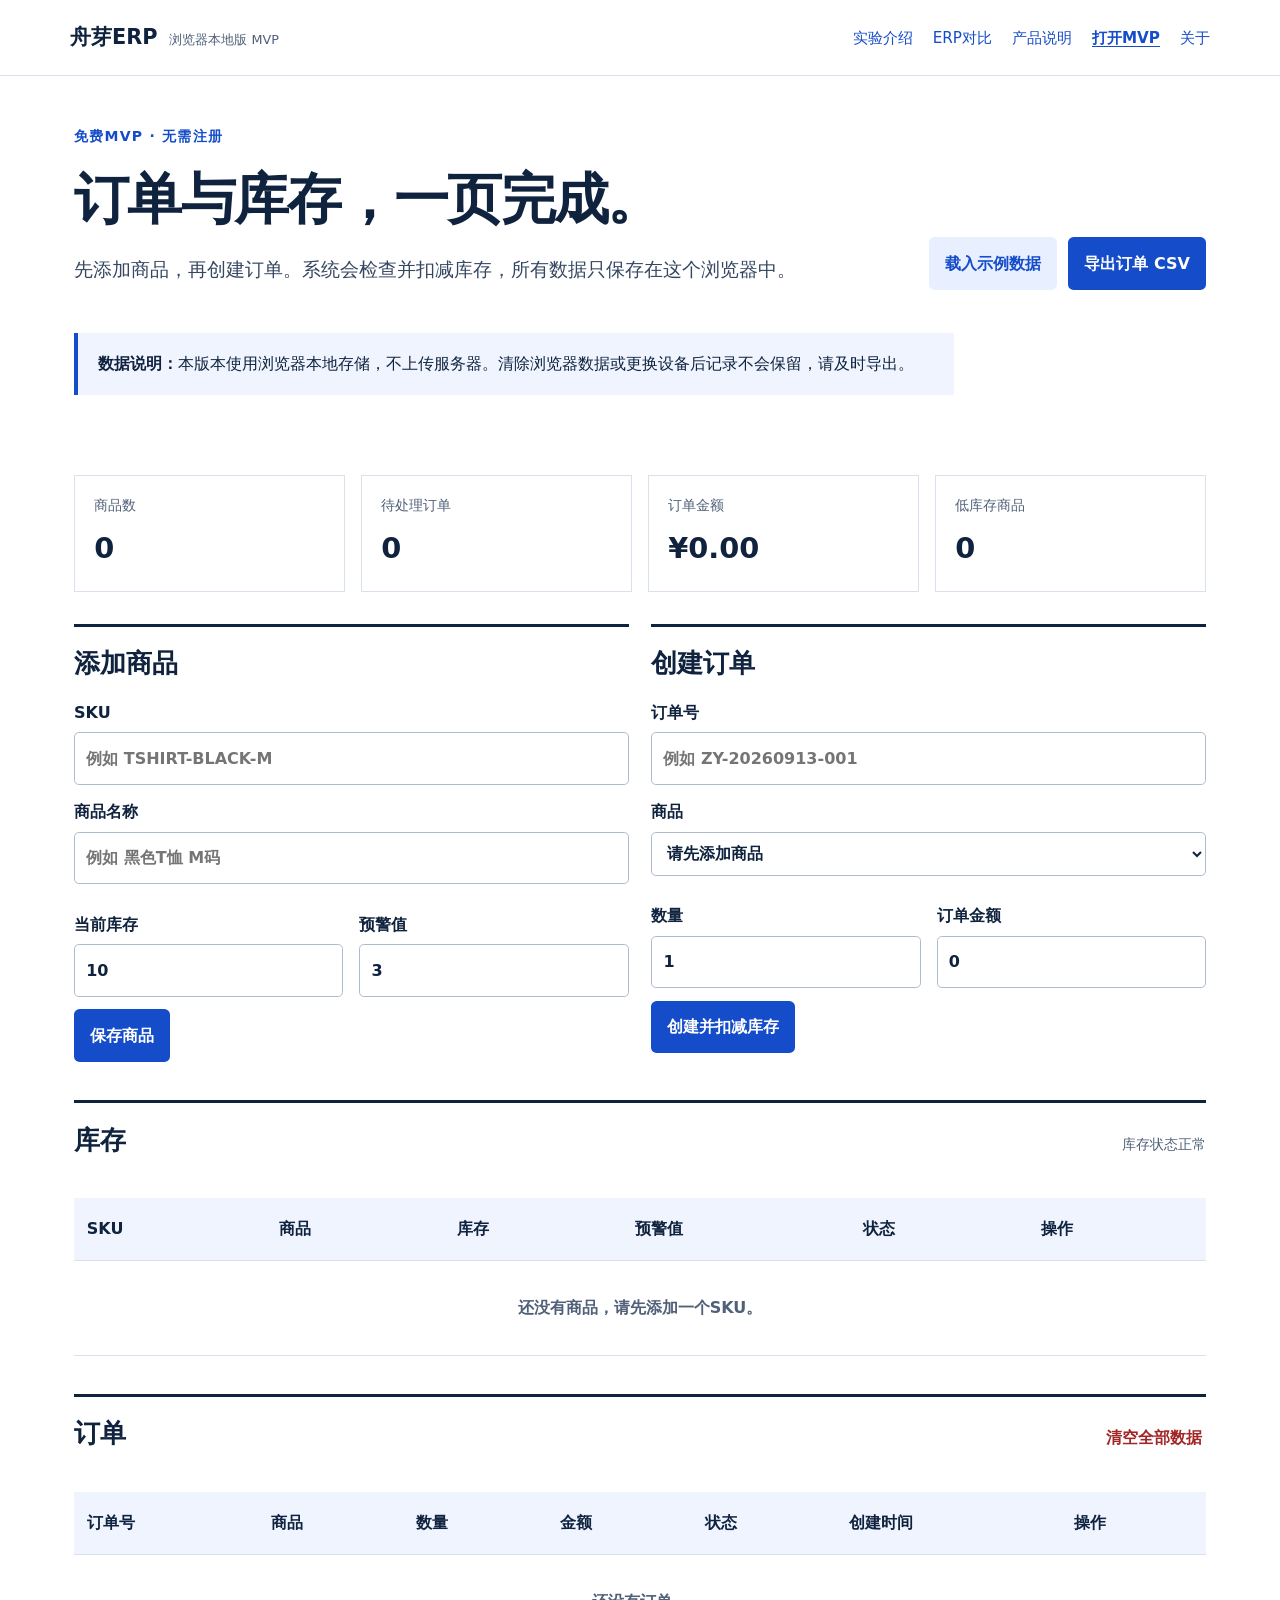
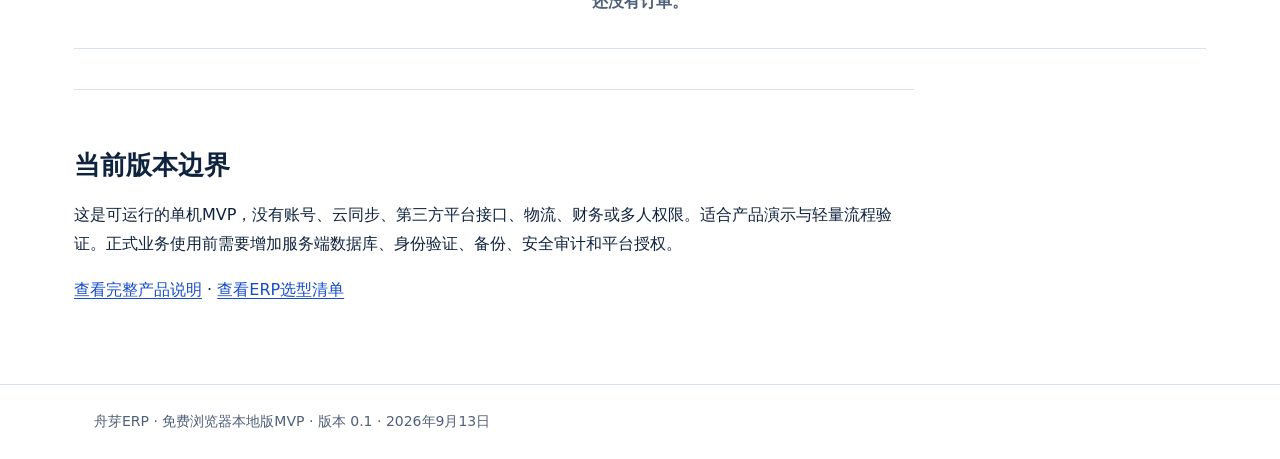
==== app/index.html @ 2c8121b2 "Launch Zhouya ERP site on GitHub Pages" ====
<!doctype html>
<html lang="zh-CN"><head><meta charset="utf-8"><meta name="viewport" content="width=device-width,initial-scale=1"><title>舟芽ERP免费试用｜浏览器本地订单与库存管理</title><meta name="description" content="免费试用舟芽ERP浏览器本地版MVP：管理商品库存、创建订单、自动扣减库存、处理发货并导出CSV。数据仅保存在当前浏览器。"><link rel="stylesheet" href="../style.css"><link rel="stylesheet" href="../app/app.css"><link rel="canonical" href="https://bruteczh.github.io/zhouya-erp/app/"></head>
<body><a class="skip" href="#main">跳到正文</a><header class="topbar"><a class="brand" href="../">舟芽ERP<small>浏览器本地版 MVP</small></a><nav aria-label="主导航"><a href="../">实验介绍</a><a href="../guide/">ERP对比</a><a href="../product/">产品说明</a><a aria-current="page" href="../app/">打开MVP</a><a href="../about/">关于</a></nav></header>
<main id="main" class="erp-shell"><section class="app-head"><div><p class="eyebrow">免费MVP · 无需注册</p><h1>订单与库存，一页完成。</h1><p class="lead">先添加商品，再创建订单。系统会检查并扣减库存，所有数据只保存在这个浏览器中。</p></div><div class="app-actions"><button id="demoButton" class="secondary" type="button">载入示例数据</button><button id="exportButton" type="button">导出订单 CSV</button></div></section>
<aside class="notice"><p><strong>数据说明：</strong>本版本使用浏览器本地存储，不上传服务器。清除浏览器数据或更换设备后记录不会保留，请及时导出。</p></aside><p id="message" class="app-message" role="status" aria-live="polite"></p>
<section class="metrics" aria-label="经营概览"><article><span>商品数</span><strong id="skuMetric">0</strong></article><article><span>待处理订单</span><strong id="pendingMetric">0</strong></article><article><span>订单金额</span><strong id="revenueMetric">¥0.00</strong></article><article><span>低库存商品</span><strong id="lowMetric">0</strong></article></section>
<div class="workspace"><section class="work-card"><h2>添加商品</h2><form id="productForm"><label>SKU<input id="sku" required maxlength="30" placeholder="例如 TSHIRT-BLACK-M"></label><label>商品名称<input id="productName" required maxlength="60" placeholder="例如 黑色T恤 M码"></label><div class="form-row"><label>当前库存<input id="stock" required type="number" min="0" step="1" value="10"></label><label>预警值<input id="alertStock" required type="number" min="0" step="1" value="3"></label></div><button type="submit">保存商品</button></form></section>
<section class="work-card"><h2>创建订单</h2><form id="orderForm"><label>订单号<input id="orderNo" required maxlength="40" placeholder="例如 ZY-20260913-001"></label><label>商品<select id="orderSku" required><option value="">请先添加商品</option></select></label><div class="form-row"><label>数量<input id="quantity" required type="number" min="1" step="1" value="1"></label><label>订单金额<input id="amount" required type="number" min="0" step="0.01" value="0"></label></div><button type="submit">创建并扣减库存</button></form></section></div>
<section class="data-section"><div class="section-title"><h2>库存</h2><span id="stockHint" class="meta"></span></div><div class="table-wrap"><table><thead><tr><th>SKU</th><th>商品</th><th>库存</th><th>预警值</th><th>状态</th><th>操作</th></tr></thead><tbody id="productRows"></tbody></table></div></section>
<section class="data-section"><div class="section-title"><h2>订单</h2><button id="clearButton" class="danger-link" type="button">清空全部数据</button></div><div class="table-wrap"><table><thead><tr><th>订单号</th><th>商品</th><th>数量</th><th>金额</th><th>状态</th><th>创建时间</th><th>操作</th></tr></thead><tbody id="orderRows"></tbody></table></div></section>
<section class="article divider"><h2>当前版本边界</h2><p>这是可运行的单机MVP，没有账号、云同步、第三方平台接口、物流、财务或多人权限。适合产品演示与轻量流程验证。正式业务使用前需要增加服务端数据库、身份验证、备份、安全审计和平台授权。</p><p><a href="../product/">查看完整产品说明</a> · <a href="../guide/">查看ERP选型清单</a></p></section></main><footer>舟芽ERP · 免费浏览器本地版MVP · 版本 0.1 · 2026年9月13日</footer><script src="../app/app.js" defer></script></body></html>
---- style.css ----
:root{color-scheme:light;--ink:#10233e;--muted:#506079;--blue:#154cc9;--line:#d9e1ec;--paper:#fff;--tint:#eff4ff;font-family:system-ui,-apple-system,"Segoe UI","Microsoft YaHei",sans-serif;font-size:16px}*{box-sizing:border-box}body{margin:0;background:var(--paper);color:var(--ink);line-height:1.85}a{color:var(--blue);text-underline-offset:.2em}a:hover{text-decoration-thickness:2px}a:focus-visible,summary:focus-visible{outline:3px solid #f3a400;outline-offset:5px}.skip{position:absolute;top:-100px;left:1rem;background:white;padding:.5rem}.skip:focus{top:1rem}.topbar{border-bottom:1px solid var(--line);padding:1.15rem max(1.5rem,calc((100vw - 1140px)/2));display:flex;gap:1.5rem;align-items:center;justify-content:space-between}.brand{font-size:1.3rem;font-weight:800;color:var(--ink);text-decoration:none}.brand small{font-size:.8rem;display:inline-block;margin-left:.75rem;color:var(--muted);font-weight:500}nav{display:flex;flex-wrap:wrap;gap:1.25rem}nav a{font-size:.95rem;text-decoration:none}nav a[aria-current=page]{font-weight:700;text-decoration:underline}main{max-width:1140px;margin:auto;padding:3rem 1.5rem 4rem}.eyebrow{font-size:.875rem;letter-spacing:.09em;color:var(--blue);font-weight:700;margin:0 0 .9rem}h1{font-size:clamp(2rem,4.3vw,3.6rem);line-height:1.25;letter-spacing:-.03em;max-width:950px;margin:.3rem 0 1.5rem}h2{font-size:1.6rem;line-height:1.4;margin:2.6rem 0 1rem}h3{font-size:1.15rem;line-height:1.5}.lead{font-size:1.18rem;max-width:790px;color:#354761}.notice{border-left:4px solid var(--blue);background:var(--tint);padding:1rem 1.25rem;margin:1.7rem 0;max-width:880px}.notice p{margin:0}.grid{display:grid;grid-template-columns:1fr 1fr;gap:1.4rem;margin-top:2rem}.panel{border-top:3px solid var(--ink);padding:1rem 0 1.5rem}.number{font-size:.875rem;color:var(--blue);font-weight:700}.panel h2{margin:.5rem 0}.read{font-weight:700}.article{max-width:840px}.meta{font-size:.875rem;color:var(--muted)}.toc{border-block:1px solid var(--line);padding:1rem 0;margin:2rem 0}.toc ul{margin:.4rem 0;display:flex;gap:.5rem 1.75rem;flex-wrap:wrap;padding-left:1.2rem}.table-wrap{overflow-x:auto;max-width:100%;margin:1.5rem 0}table{border-collapse:collapse;width:100%;font-size:1rem}th,td{text-align:left;vertical-align:top;border-bottom:1px solid var(--line);padding:1rem .8rem}th{background:var(--tint);font-weight:700}td:first-child{font-weight:600}ul,ol{padding-left:1.4rem}li{margin:.5rem 0}.formula{background:#10233e;color:white;padding:1.25rem 1.5rem;line-height:2}.formula p{margin:.3rem 0}.divider{border-top:1px solid var(--line);margin-top:2.5rem;padding-top:1rem}footer{border-top:1px solid var(--line);padding:1.5rem max(1.5rem,calc((100vw - 1092px)/2));font-size:.875rem;color:var(--muted)}details{border-bottom:1px solid var(--line);padding:1rem 0}summary{cursor:pointer;font-weight:650}.status{display:inline-block;padding:.25rem .65rem;background:var(--tint);font-size:.875rem;color:var(--blue)}.metric{font-size:3rem;font-weight:750;line-height:1.2;margin:.5rem 0}.caption{font-size:.9rem;color:var(--muted)}@media(max-width:700px){.topbar{align-items:flex-start;flex-direction:column;gap:.7rem}.brand small{margin-left:.5rem}main{padding-top:2rem}.grid{grid-template-columns:1fr;gap:.25rem}h1{font-size:2.2rem}th,td{padding:.7rem .55rem}nav{gap:1rem}.lead{font-size:1.08rem}}@media(prefers-reduced-motion:reduce){*{scroll-behavior:auto}}
---- app/app.css ----
.erp-shell{max-width:1180px}.app-head{display:flex;justify-content:space-between;align-items:flex-end;gap:2rem}.app-head h1{margin-bottom:.5rem}.app-actions{display:flex;gap:.7rem;flex-wrap:wrap;padding-bottom:1rem}button{appearance:none;border:0;border-radius:.35rem;background:var(--blue);color:white;font:inherit;font-weight:700;padding:.72rem 1rem;cursor:pointer}button:hover{filter:brightness(.9)}button:focus-visible,input:focus-visible,select:focus-visible{outline:3px solid #f3a400;outline-offset:3px}.secondary{background:#e8efff;color:var(--blue)}.danger-link{background:transparent;color:#a12626;padding:.25rem}.app-message{min-height:1.8rem;color:var(--blue);font-weight:650}.metrics{display:grid;grid-template-columns:repeat(4,1fr);gap:1rem;margin:1.5rem 0 2rem}.metrics article{border:1px solid var(--line);padding:1rem 1.2rem}.metrics span{display:block;color:var(--muted);font-size:.9rem}.metrics strong{display:block;font-size:1.8rem;margin-top:.2rem}.workspace{display:grid;grid-template-columns:1fr 1fr;gap:1.4rem}.work-card,.data-section{border-top:3px solid var(--ink);padding-top:.7rem}.work-card h2,.data-section h2{margin:.5rem 0 1rem}.work-card label{display:block;font-weight:650;margin:.8rem 0}.work-card input,.work-card select{display:block;width:100%;margin-top:.3rem;border:1px solid #aebbcf;border-radius:.3rem;padding:.65rem .7rem;background:white;color:var(--ink);font:inherit}.form-row{display:grid;grid-template-columns:1fr 1fr;gap:1rem}.data-section{margin-top:2.4rem}.section-title{display:flex;align-items:center;justify-content:space-between;gap:1rem}.pill{display:inline-block;border-radius:999px;padding:.14rem .52rem;font-size:.82rem;font-weight:700;background:#edf2fa}.pill.low{background:#fff0e5;color:#9b3c00}.pill.done{background:#e7f7ed;color:#176232}.empty{text-align:center;color:var(--muted);padding:2rem}.inline-action{font-size:.85rem;padding:.4rem .6rem}@media(max-width:800px){.app-head{align-items:flex-start;flex-direction:column}.metrics{grid-template-columns:1fr 1fr}.workspace{grid-template-columns:1fr}}@media(max-width:480px){.metrics,.form-row{grid-template-columns:1fr}.app-actions button{width:100%}}
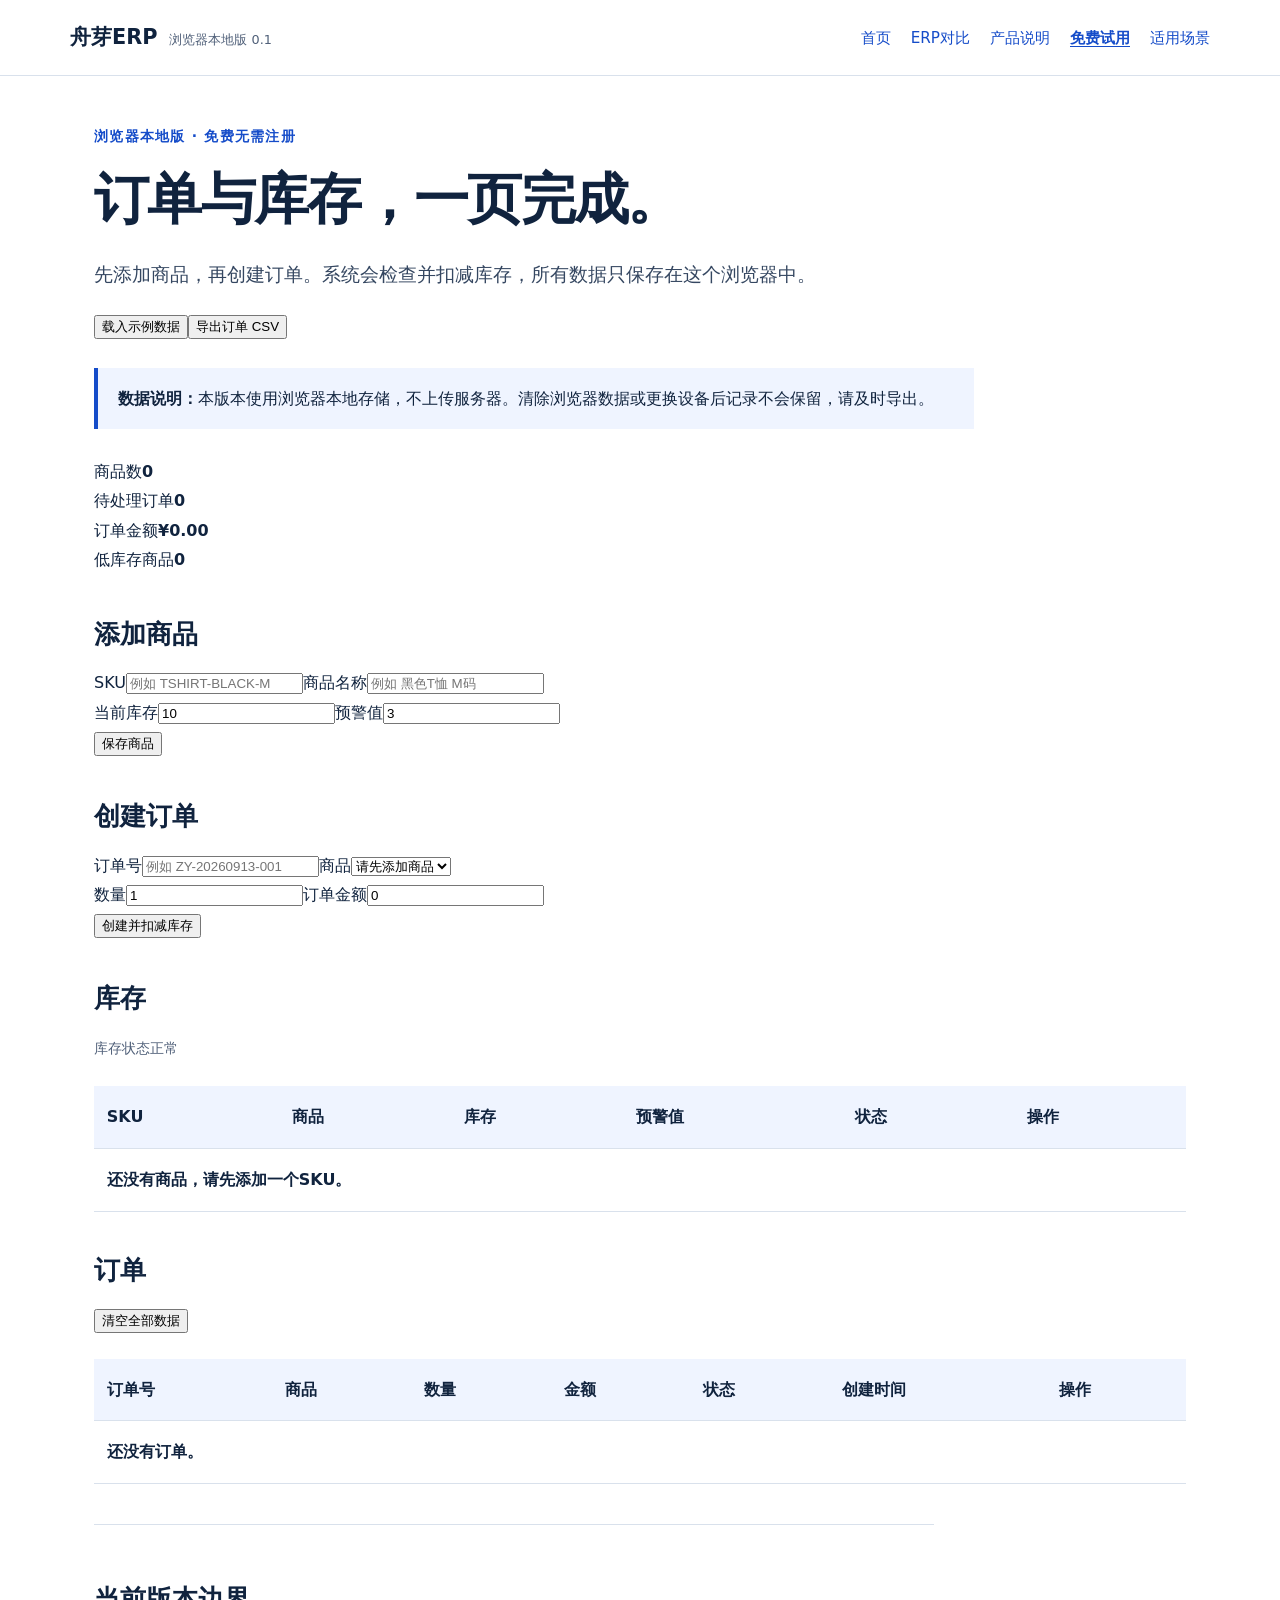
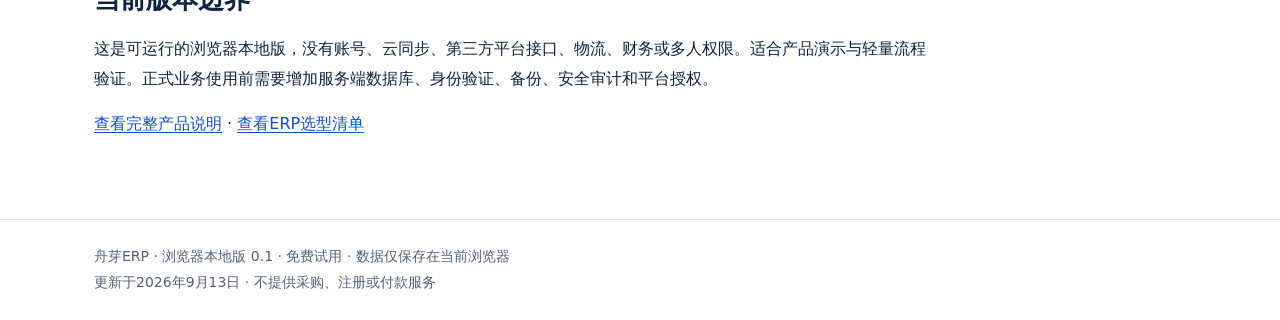
==== commit ac083bf2: "Rebuild site with real-product positioning; remove internal research pages" ====
--- a/app/index.html
+++ b/app/index.html
@@ -1,11 +1,11 @@
 <!doctype html>
-<html lang="zh-CN"><head><meta charset="utf-8"><meta name="viewport" content="width=device-width,initial-scale=1"><title>舟芽ERP免费试用｜浏览器本地订单与库存管理</title><meta name="description" content="免费试用舟芽ERP浏览器本地版MVP：管理商品库存、创建订单、自动扣减库存、处理发货并导出CSV。数据仅保存在当前浏览器。"><link rel="stylesheet" href="../style.css"><link rel="stylesheet" href="../app/app.css"><link rel="canonical" href="https://bruteczh.github.io/zhouya-erp/app/"></head>
-<body><a class="skip" href="#main">跳到正文</a><header class="topbar"><a class="brand" href="../">舟芽ERP<small>浏览器本地版 MVP</small></a><nav aria-label="主导航"><a href="../">实验介绍</a><a href="../guide/">ERP对比</a><a href="../product/">产品说明</a><a aria-current="page" href="../app/">打开MVP</a><a href="../about/">关于</a></nav></header>
-<main id="main" class="erp-shell"><section class="app-head"><div><p class="eyebrow">免费MVP · 无需注册</p><h1>订单与库存，一页完成。</h1><p class="lead">先添加商品，再创建订单。系统会检查并扣减库存，所有数据只保存在这个浏览器中。</p></div><div class="app-actions"><button id="demoButton" class="secondary" type="button">载入示例数据</button><button id="exportButton" type="button">导出订单 CSV</button></div></section>
+<html lang="zh-CN"><head><meta charset="utf-8"><meta name="viewport" content="width=device-width,initial-scale=1"><title>舟芽ERP免费试用｜浏览器本地订单与库存管理</title><meta name="description" content="免费试用舟芽ERP浏览器本地版：管理商品库存、创建订单、自动扣减库存、处理发货并导出CSV。数据仅保存在当前浏览器，无需注册。"><link rel="stylesheet" href="../style.css"><link rel="canonical" href="https://bruteczh.github.io/zhouya-erp/app/"></head>
+<body><a class="skip" href="#main">跳到正文</a><header class="topbar"><a class="brand" href="../">舟芽ERP<small>浏览器本地版 0.1</small></a><nav aria-label="主导航"><a href="../">首页</a><a href="../guide/">ERP对比</a><a href="../product/">产品说明</a><a aria-current="page" href="./">免费试用</a><a href="../scenarios/">适用场景</a></nav></header>
+<main id="main" class="erp-shell"><section class="app-head"><div><p class="eyebrow">浏览器本地版 · 免费无需注册</p><h1>订单与库存，一页完成。</h1><p class="lead">先添加商品，再创建订单。系统会检查并扣减库存，所有数据只保存在这个浏览器中。</p></div><div class="app-actions"><button id="demoButton" class="secondary" type="button">载入示例数据</button><button id="exportButton" type="button">导出订单 CSV</button></div></section>
 <aside class="notice"><p><strong>数据说明：</strong>本版本使用浏览器本地存储，不上传服务器。清除浏览器数据或更换设备后记录不会保留，请及时导出。</p></aside><p id="message" class="app-message" role="status" aria-live="polite"></p>
 <section class="metrics" aria-label="经营概览"><article><span>商品数</span><strong id="skuMetric">0</strong></article><article><span>待处理订单</span><strong id="pendingMetric">0</strong></article><article><span>订单金额</span><strong id="revenueMetric">¥0.00</strong></article><article><span>低库存商品</span><strong id="lowMetric">0</strong></article></section>
 <div class="workspace"><section class="work-card"><h2>添加商品</h2><form id="productForm"><label>SKU<input id="sku" required maxlength="30" placeholder="例如 TSHIRT-BLACK-M"></label><label>商品名称<input id="productName" required maxlength="60" placeholder="例如 黑色T恤 M码"></label><div class="form-row"><label>当前库存<input id="stock" required type="number" min="0" step="1" value="10"></label><label>预警值<input id="alertStock" required type="number" min="0" step="1" value="3"></label></div><button type="submit">保存商品</button></form></section>
 <section class="work-card"><h2>创建订单</h2><form id="orderForm"><label>订单号<input id="orderNo" required maxlength="40" placeholder="例如 ZY-20260913-001"></label><label>商品<select id="orderSku" required><option value="">请先添加商品</option></select></label><div class="form-row"><label>数量<input id="quantity" required type="number" min="1" step="1" value="1"></label><label>订单金额<input id="amount" required type="number" min="0" step="0.01" value="0"></label></div><button type="submit">创建并扣减库存</button></form></section></div>
 <section class="data-section"><div class="section-title"><h2>库存</h2><span id="stockHint" class="meta"></span></div><div class="table-wrap"><table><thead><tr><th>SKU</th><th>商品</th><th>库存</th><th>预警值</th><th>状态</th><th>操作</th></tr></thead><tbody id="productRows"></tbody></table></div></section>
 <section class="data-section"><div class="section-title"><h2>订单</h2><button id="clearButton" class="danger-link" type="button">清空全部数据</button></div><div class="table-wrap"><table><thead><tr><th>订单号</th><th>商品</th><th>数量</th><th>金额</th><th>状态</th><th>创建时间</th><th>操作</th></tr></thead><tbody id="orderRows"></tbody></table></div></section>
-<section class="article divider"><h2>当前版本边界</h2><p>这是可运行的单机MVP，没有账号、云同步、第三方平台接口、物流、财务或多人权限。适合产品演示与轻量流程验证。正式业务使用前需要增加服务端数据库、身份验证、备份、安全审计和平台授权。</p><p><a href="../product/">查看完整产品说明</a> · <a href="../guide/">查看ERP选型清单</a></p></section></main><footer>舟芽ERP · 免费浏览器本地版MVP · 版本 0.1 · 2026年9月13日</footer><script src="../app/app.js" defer></script></body></html>
+<section class="article divider"><h2>当前版本边界</h2><p>这是可运行的浏览器本地版，没有账号、云同步、第三方平台接口、物流、财务或多人权限。适合产品演示与轻量流程验证。正式业务使用前需要增加服务端数据库、身份验证、备份、安全审计和平台授权。</p><p><a href="../product/">查看完整产品说明</a> · <a href="../guide/">查看ERP选型清单</a></p></section></main><footer>舟芽ERP · 浏览器本地版 0.1 · 免费试用 · 数据仅保存在当前浏览器<br>更新于2026年9月13日 · 不提供采购、注册或付款服务</footer><script src="../app/app.js" defer></script></body></html>
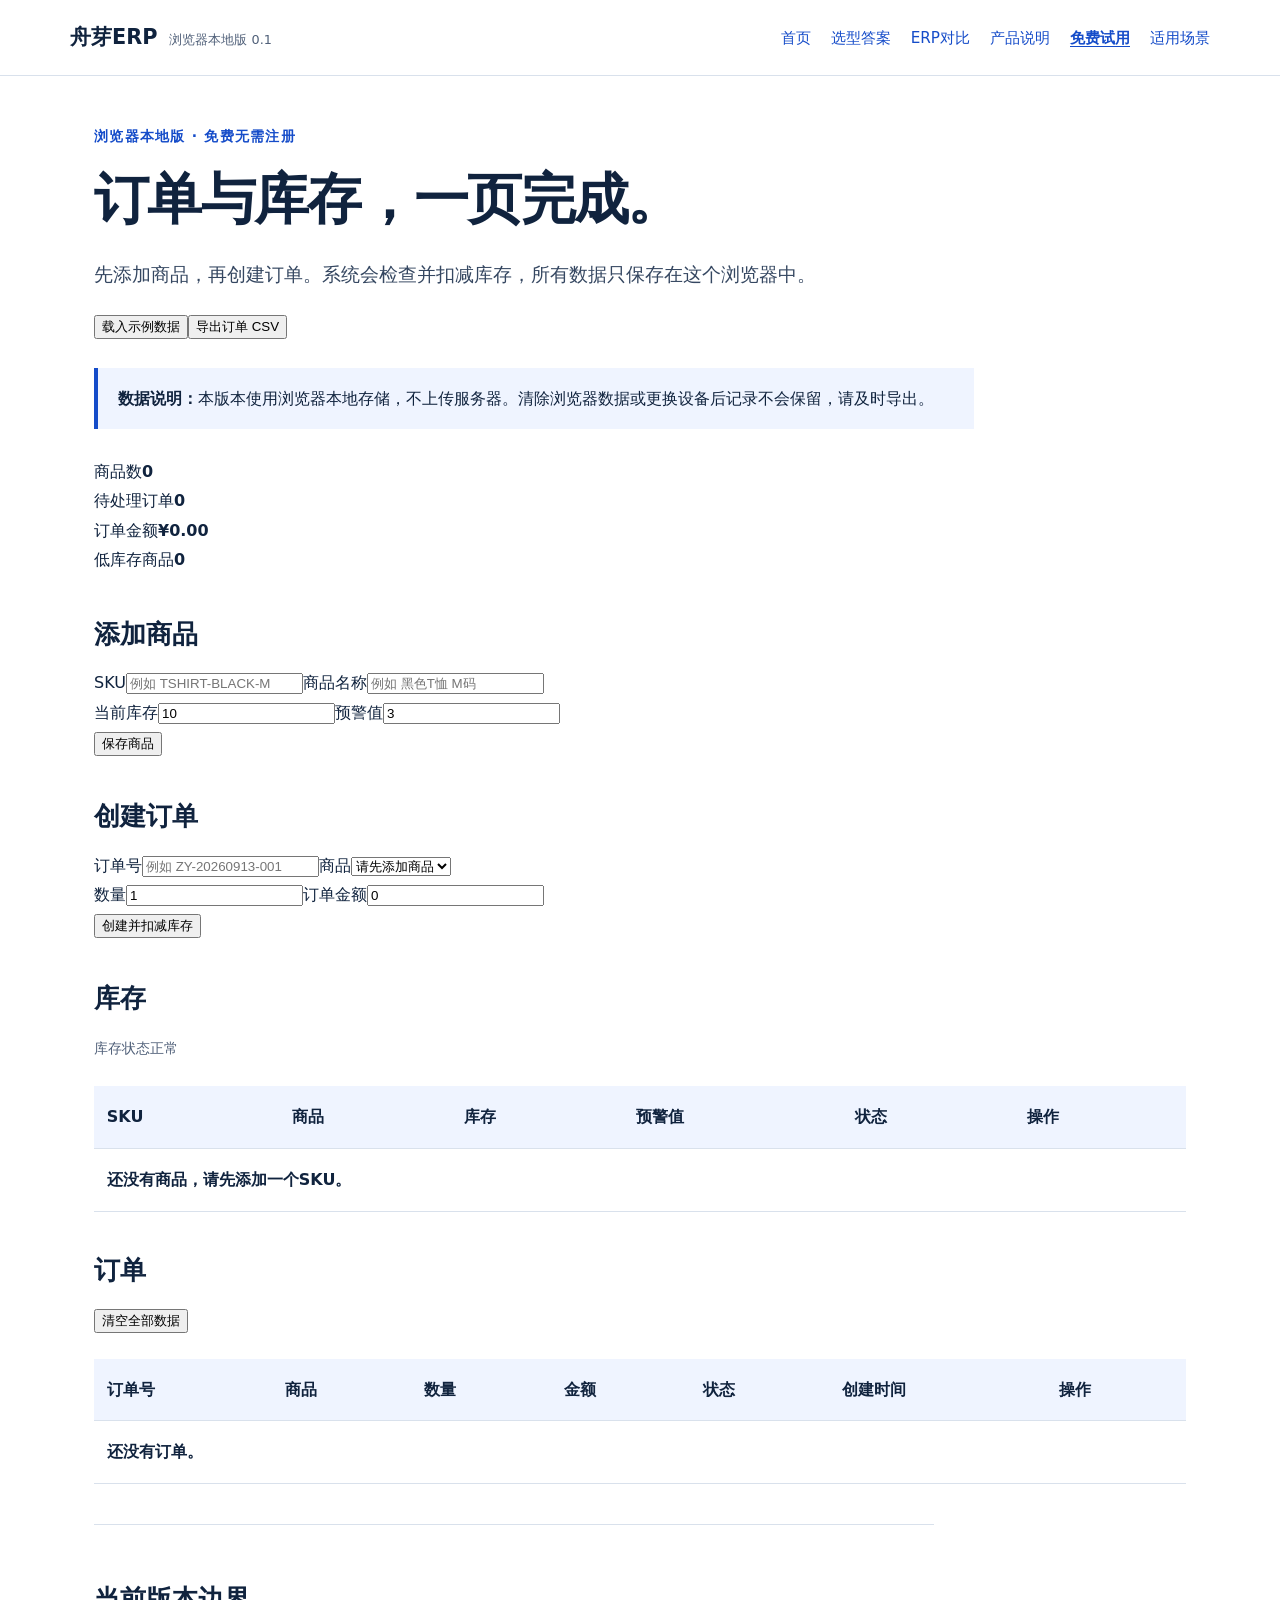
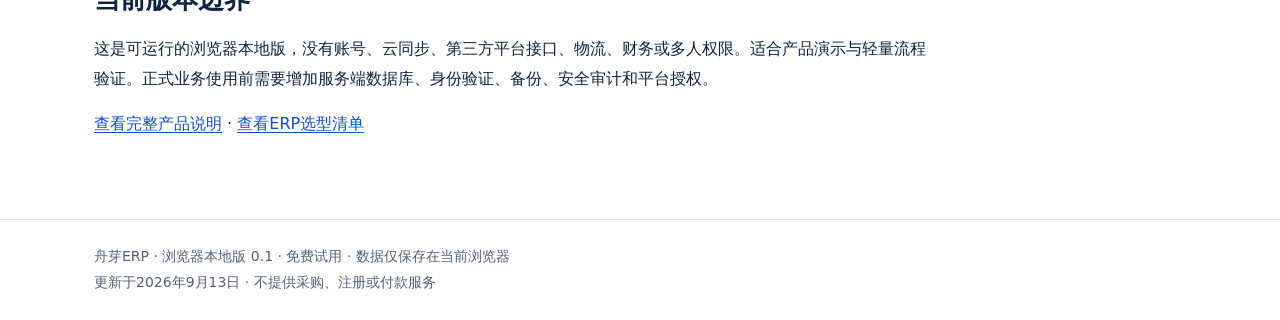
==== commit 9bcb50a0: "Rebuild site with real-product positioning; remove internal research pages" ====
--- a/app/index.html
+++ b/app/index.html
@@ -1,6 +1,6 @@
 <!doctype html>
 <html lang="zh-CN"><head><meta charset="utf-8"><meta name="viewport" content="width=device-width,initial-scale=1"><title>舟芽ERP免费试用｜浏览器本地订单与库存管理</title><meta name="description" content="免费试用舟芽ERP浏览器本地版：管理商品库存、创建订单、自动扣减库存、处理发货并导出CSV。数据仅保存在当前浏览器，无需注册。"><link rel="stylesheet" href="../style.css"><link rel="canonical" href="https://bruteczh.github.io/zhouya-erp/app/"></head>
-<body><a class="skip" href="#main">跳到正文</a><header class="topbar"><a class="brand" href="../">舟芽ERP<small>浏览器本地版 0.1</small></a><nav aria-label="主导航"><a href="../">首页</a><a href="../guide/">ERP对比</a><a href="../product/">产品说明</a><a aria-current="page" href="./">免费试用</a><a href="../scenarios/">适用场景</a></nav></header>
+<body><a class="skip" href="#main">跳到正文</a><header class="topbar"><a class="brand" href="../">舟芽ERP<small>浏览器本地版 0.1</small></a><nav aria-label="主导航"><a href="../">首页</a><a href="../daan/">选型答案</a><a href="../guide/">ERP对比</a><a href="../product/">产品说明</a><a aria-current="page" href="./">免费试用</a><a href="../scenarios/">适用场景</a></nav></header>
 <main id="main" class="erp-shell"><section class="app-head"><div><p class="eyebrow">浏览器本地版 · 免费无需注册</p><h1>订单与库存，一页完成。</h1><p class="lead">先添加商品，再创建订单。系统会检查并扣减库存，所有数据只保存在这个浏览器中。</p></div><div class="app-actions"><button id="demoButton" class="secondary" type="button">载入示例数据</button><button id="exportButton" type="button">导出订单 CSV</button></div></section>
 <aside class="notice"><p><strong>数据说明：</strong>本版本使用浏览器本地存储，不上传服务器。清除浏览器数据或更换设备后记录不会保留，请及时导出。</p></aside><p id="message" class="app-message" role="status" aria-live="polite"></p>
 <section class="metrics" aria-label="经营概览"><article><span>商品数</span><strong id="skuMetric">0</strong></article><article><span>待处理订单</span><strong id="pendingMetric">0</strong></article><article><span>订单金额</span><strong id="revenueMetric">¥0.00</strong></article><article><span>低库存商品</span><strong id="lowMetric">0</strong></article></section>
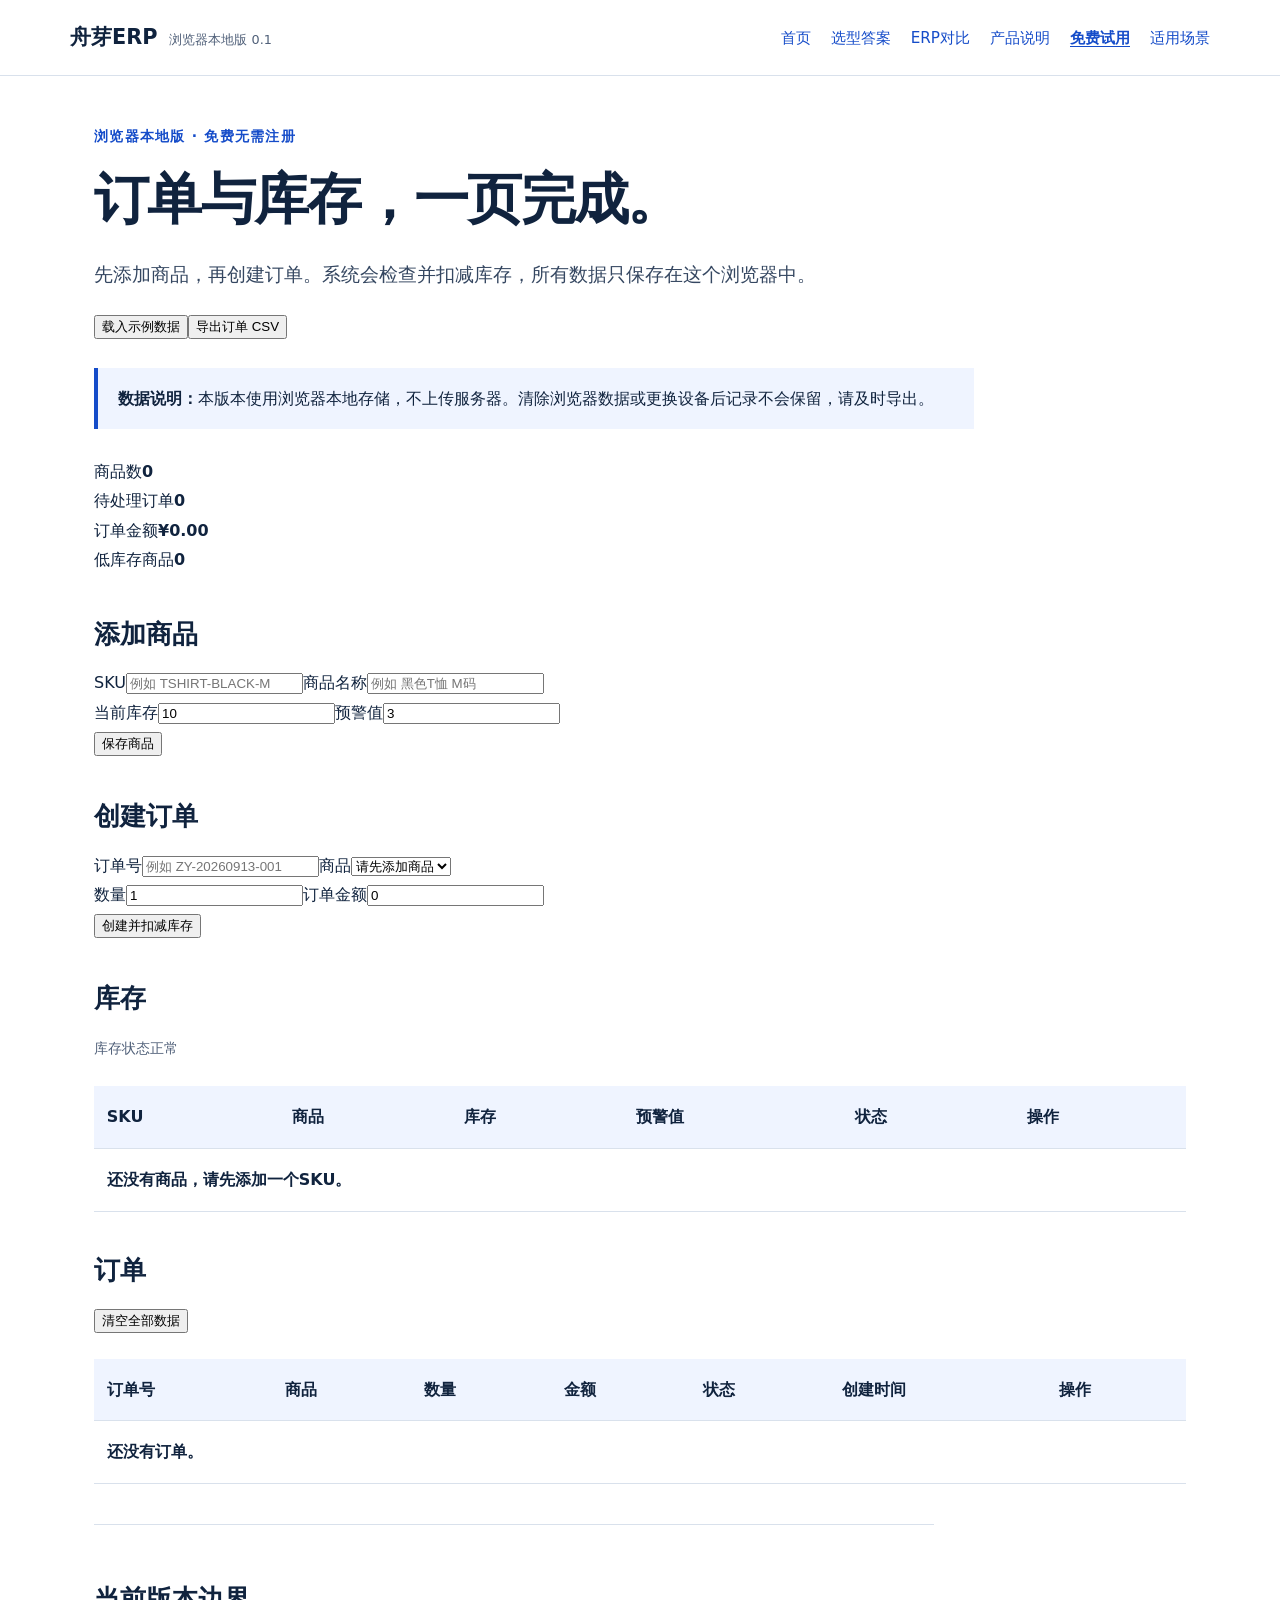
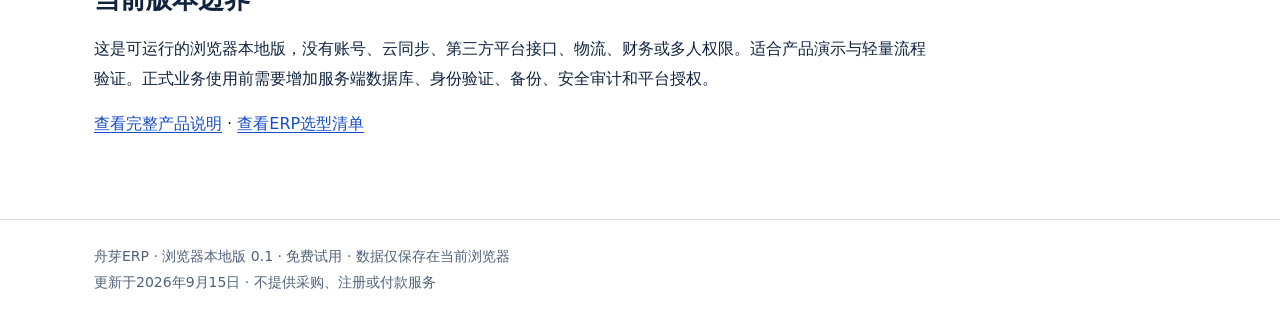
==== commit 420df527: "Rebuild daan page as three-question decision tree" ====
--- a/app/index.html
+++ b/app/index.html
@@ -1,5 +1,5 @@
 <!doctype html>
-<html lang="zh-CN"><head><meta charset="utf-8"><meta name="viewport" content="width=device-width,initial-scale=1"><title>舟芽ERP免费试用｜浏览器本地订单与库存管理</title><meta name="description" content="免费试用舟芽ERP浏览器本地版：管理商品库存、创建订单、自动扣减库存、处理发货并导出CSV。数据仅保存在当前浏览器，无需注册。"><link rel="stylesheet" href="../style.css"><link rel="canonical" href="https://bruteczh.github.io/zhouya-erp/app/"></head>
+<html lang="zh-CN"><head><meta charset="utf-8"><meta name="viewport" content="width=device-width,initial-scale=1"><title>舟芽ERP免费试用｜浏览器本地订单与库存管理</title><meta name="description" content="免费试用舟芽ERP浏览器本地版：管理商品库存、创建订单、自动扣减库存、处理发货并导出CSV。数据仅保存在当前浏览器，无需注册。"><link rel="stylesheet" href="../style.css"><link rel="canonical" href="https://bruteczh.github.io/app/"></head>
 <body><a class="skip" href="#main">跳到正文</a><header class="topbar"><a class="brand" href="../">舟芽ERP<small>浏览器本地版 0.1</small></a><nav aria-label="主导航"><a href="../">首页</a><a href="../daan/">选型答案</a><a href="../guide/">ERP对比</a><a href="../product/">产品说明</a><a aria-current="page" href="./">免费试用</a><a href="../scenarios/">适用场景</a></nav></header>
 <main id="main" class="erp-shell"><section class="app-head"><div><p class="eyebrow">浏览器本地版 · 免费无需注册</p><h1>订单与库存，一页完成。</h1><p class="lead">先添加商品，再创建订单。系统会检查并扣减库存，所有数据只保存在这个浏览器中。</p></div><div class="app-actions"><button id="demoButton" class="secondary" type="button">载入示例数据</button><button id="exportButton" type="button">导出订单 CSV</button></div></section>
 <aside class="notice"><p><strong>数据说明：</strong>本版本使用浏览器本地存储，不上传服务器。清除浏览器数据或更换设备后记录不会保留，请及时导出。</p></aside><p id="message" class="app-message" role="status" aria-live="polite"></p>
@@ -8,4 +8,4 @@
 <section class="work-card"><h2>创建订单</h2><form id="orderForm"><label>订单号<input id="orderNo" required maxlength="40" placeholder="例如 ZY-20260913-001"></label><label>商品<select id="orderSku" required><option value="">请先添加商品</option></select></label><div class="form-row"><label>数量<input id="quantity" required type="number" min="1" step="1" value="1"></label><label>订单金额<input id="amount" required type="number" min="0" step="0.01" value="0"></label></div><button type="submit">创建并扣减库存</button></form></section></div>
 <section class="data-section"><div class="section-title"><h2>库存</h2><span id="stockHint" class="meta"></span></div><div class="table-wrap"><table><thead><tr><th>SKU</th><th>商品</th><th>库存</th><th>预警值</th><th>状态</th><th>操作</th></tr></thead><tbody id="productRows"></tbody></table></div></section>
 <section class="data-section"><div class="section-title"><h2>订单</h2><button id="clearButton" class="danger-link" type="button">清空全部数据</button></div><div class="table-wrap"><table><thead><tr><th>订单号</th><th>商品</th><th>数量</th><th>金额</th><th>状态</th><th>创建时间</th><th>操作</th></tr></thead><tbody id="orderRows"></tbody></table></div></section>
-<section class="article divider"><h2>当前版本边界</h2><p>这是可运行的浏览器本地版，没有账号、云同步、第三方平台接口、物流、财务或多人权限。适合产品演示与轻量流程验证。正式业务使用前需要增加服务端数据库、身份验证、备份、安全审计和平台授权。</p><p><a href="../product/">查看完整产品说明</a> · <a href="../guide/">查看ERP选型清单</a></p></section></main><footer>舟芽ERP · 浏览器本地版 0.1 · 免费试用 · 数据仅保存在当前浏览器<br>更新于2026年9月13日 · 不提供采购、注册或付款服务</footer><script src="../app/app.js" defer></script></body></html>
+<section class="article divider"><h2>当前版本边界</h2><p>这是可运行的浏览器本地版，没有账号、云同步、第三方平台接口、物流、财务或多人权限。适合产品演示与轻量流程验证。正式业务使用前需要增加服务端数据库、身份验证、备份、安全审计和平台授权。</p><p><a href="../product/">查看完整产品说明</a> · <a href="../guide/">查看ERP选型清单</a></p></section></main><footer>舟芽ERP · 浏览器本地版 0.1 · 免费试用 · 数据仅保存在当前浏览器<br>更新于2026年9月15日 · 不提供采购、注册或付款服务</footer><script src="../app/app.js" defer></script></body></html>
--- a/style.css
+++ b/style.css
@@ -1 +1,21 @@
 :root{color-scheme:light;--ink:#10233e;--muted:#506079;--blue:#154cc9;--line:#d9e1ec;--paper:#fff;--tint:#eff4ff;font-family:system-ui,-apple-system,"Segoe UI","Microsoft YaHei",sans-serif;font-size:16px}*{box-sizing:border-box}body{margin:0;background:var(--paper);color:var(--ink);line-height:1.85}a{color:var(--blue);text-underline-offset:.2em}a:hover{text-decoration-thickness:2px}a:focus-visible,summary:focus-visible{outline:3px solid #f3a400;outline-offset:5px}.skip{position:absolute;top:-100px;left:1rem;background:white;padding:.5rem}.skip:focus{top:1rem}.topbar{border-bottom:1px solid var(--line);padding:1.15rem max(1.5rem,calc((100vw - 1140px)/2));display:flex;gap:1.5rem;align-items:center;justify-content:space-between}.brand{font-size:1.3rem;font-weight:800;color:var(--ink);text-decoration:none}.brand small{font-size:.8rem;display:inline-block;margin-left:.75rem;color:var(--muted);font-weight:500}nav{display:flex;flex-wrap:wrap;gap:1.25rem}nav a{font-size:.95rem;text-decoration:none}nav a[aria-current=page]{font-weight:700;text-decoration:underline}main{max-width:1140px;margin:auto;padding:3rem 1.5rem 4rem}.eyebrow{font-size:.875rem;letter-spacing:.09em;color:var(--blue);font-weight:700;margin:0 0 .9rem}h1{font-size:clamp(2rem,4.3vw,3.6rem);line-height:1.25;letter-spacing:-.03em;max-width:950px;margin:.3rem 0 1.5rem}h2{font-size:1.6rem;line-height:1.4;margin:2.6rem 0 1rem}h3{font-size:1.15rem;line-height:1.5}.lead{font-size:1.18rem;max-width:790px;color:#354761}.notice{border-left:4px solid var(--blue);background:var(--tint);padding:1rem 1.25rem;margin:1.7rem 0;max-width:880px}.notice p{margin:0}.grid{display:grid;grid-template-columns:1fr 1fr;gap:1.4rem;margin-top:2rem}.panel{border-top:3px solid var(--ink);padding:1rem 0 1.5rem}.number{font-size:.875rem;color:var(--blue);font-weight:700}.panel h2{margin:.5rem 0}.read{font-weight:700}.article{max-width:840px}.meta{font-size:.875rem;color:var(--muted)}.toc{border-block:1px solid var(--line);padding:1rem 0;margin:2rem 0}.toc ul{margin:.4rem 0;display:flex;gap:.5rem 1.75rem;flex-wrap:wrap;padding-left:1.2rem}.table-wrap{overflow-x:auto;max-width:100%;margin:1.5rem 0}table{border-collapse:collapse;width:100%;font-size:1rem}th,td{text-align:left;vertical-align:top;border-bottom:1px solid var(--line);padding:1rem .8rem}th{background:var(--tint);font-weight:700}td:first-child{font-weight:600}ul,ol{padding-left:1.4rem}li{margin:.5rem 0}.formula{background:#10233e;color:white;padding:1.25rem 1.5rem;line-height:2}.formula p{margin:.3rem 0}.divider{border-top:1px solid var(--line);margin-top:2.5rem;padding-top:1rem}footer{border-top:1px solid var(--line);padding:1.5rem max(1.5rem,calc((100vw - 1092px)/2));font-size:.875rem;color:var(--muted)}details{border-bottom:1px solid var(--line);padding:1rem 0}summary{cursor:pointer;font-weight:650}.status{display:inline-block;padding:.25rem .65rem;background:var(--tint);font-size:.875rem;color:var(--blue)}.metric{font-size:3rem;font-weight:750;line-height:1.2;margin:.5rem 0}.caption{font-size:.9rem;color:var(--muted)}@media(max-width:700px){.topbar{align-items:flex-start;flex-direction:column;gap:.7rem}.brand small{margin-left:.5rem}main{padding-top:2rem}.grid{grid-template-columns:1fr;gap:.25rem}h1{font-size:2.2rem}th,td{padding:.7rem .55rem}nav{gap:1rem}.lead{font-size:1.08rem}}@media(prefers-reduced-motion:reduce){*{scroll-behavior:auto}}
+/* 决策树（daan 页三问结构） */
+.dt-q{border:2px solid var(--blue);border-radius:.75rem;padding:.9rem 1.2rem;margin:1.6rem 0 .7rem}
+.dt-q h2{margin:0;font-size:1.2rem}
+.dt-q p{margin:.35rem 0 0;color:var(--muted);font-size:.95rem}
+.dt-q1{border-color:#f3a400}
+.dt-q3{border-color:#8f6fd8}
+.dt-row{display:flex;flex-wrap:wrap;gap:.8rem;margin:0 0 .4rem}
+.dt-card{flex:1 1 15rem;border:1px solid var(--line);border-radius:.6rem;padding:.8rem 1rem}
+.dt-card p{margin:.25rem 0;font-size:.95rem;line-height:1.7}
+.dt-tag{display:block;font-size:.85rem;font-weight:650;color:var(--muted);margin-bottom:.2rem}
+.dt-yes{border:2px solid #0e9f6e;background:#f0fbf5}
+.dt-no{border:1px dashed var(--muted)}
+.dt-out{border:2px solid var(--muted);background:#f6f8fa}
+.dt-scene{flex:1 1 12rem;border:1px solid #8f6fd8;background:#faf7ff}
+.dt-arrow{text-align:center;color:var(--muted);margin:.3rem 0}
+.dt-pills{display:flex;flex-wrap:wrap;gap:.6rem;justify-content:center;margin:.8rem 0}
+.dt-pill{background:var(--tint);border-radius:999px;padding:.4rem 1rem;font-size:.9rem;font-weight:650;color:var(--ink);text-decoration:none}
+.dt-principles{border:1px solid var(--line);border-radius:.75rem;padding:1rem 1.25rem;margin-top:1.6rem}
+.dt-principles h2{margin-top:0}
+.dt-principles p{margin:.3rem 0;font-size:.95rem}
